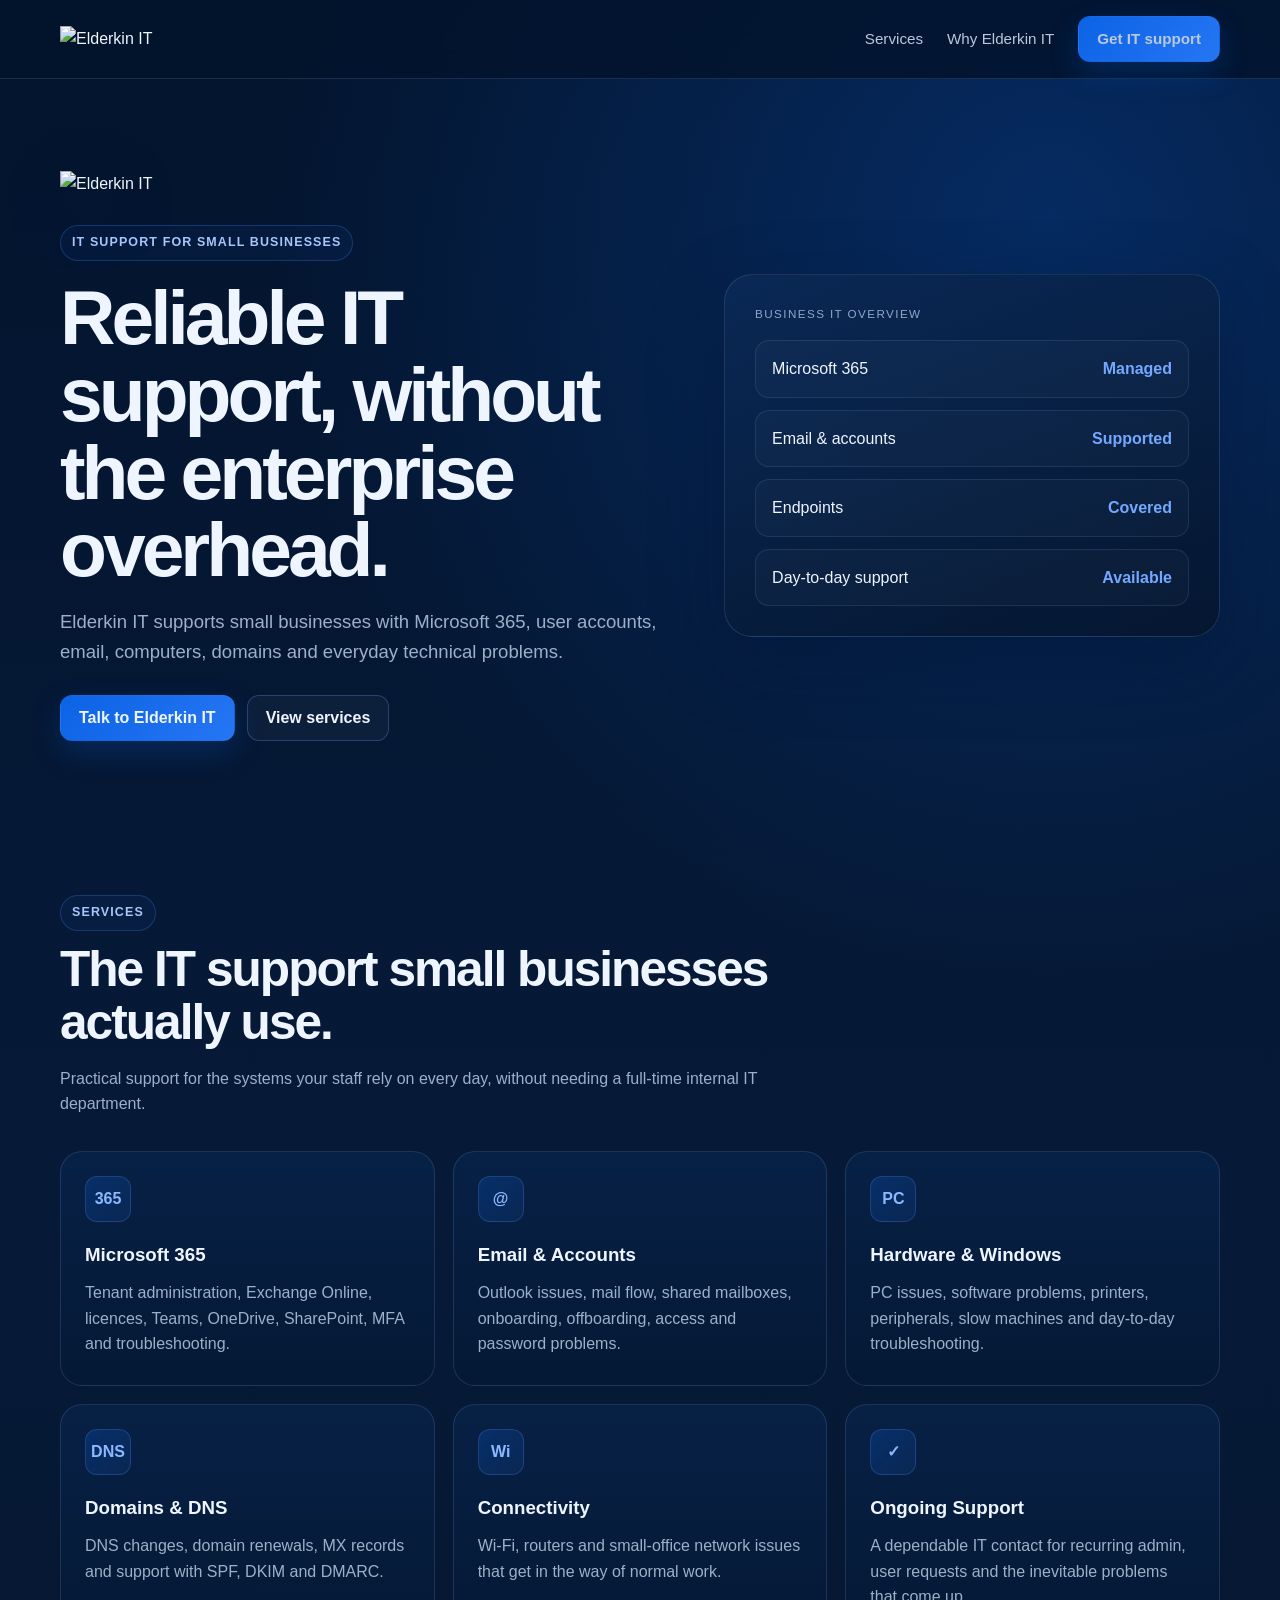
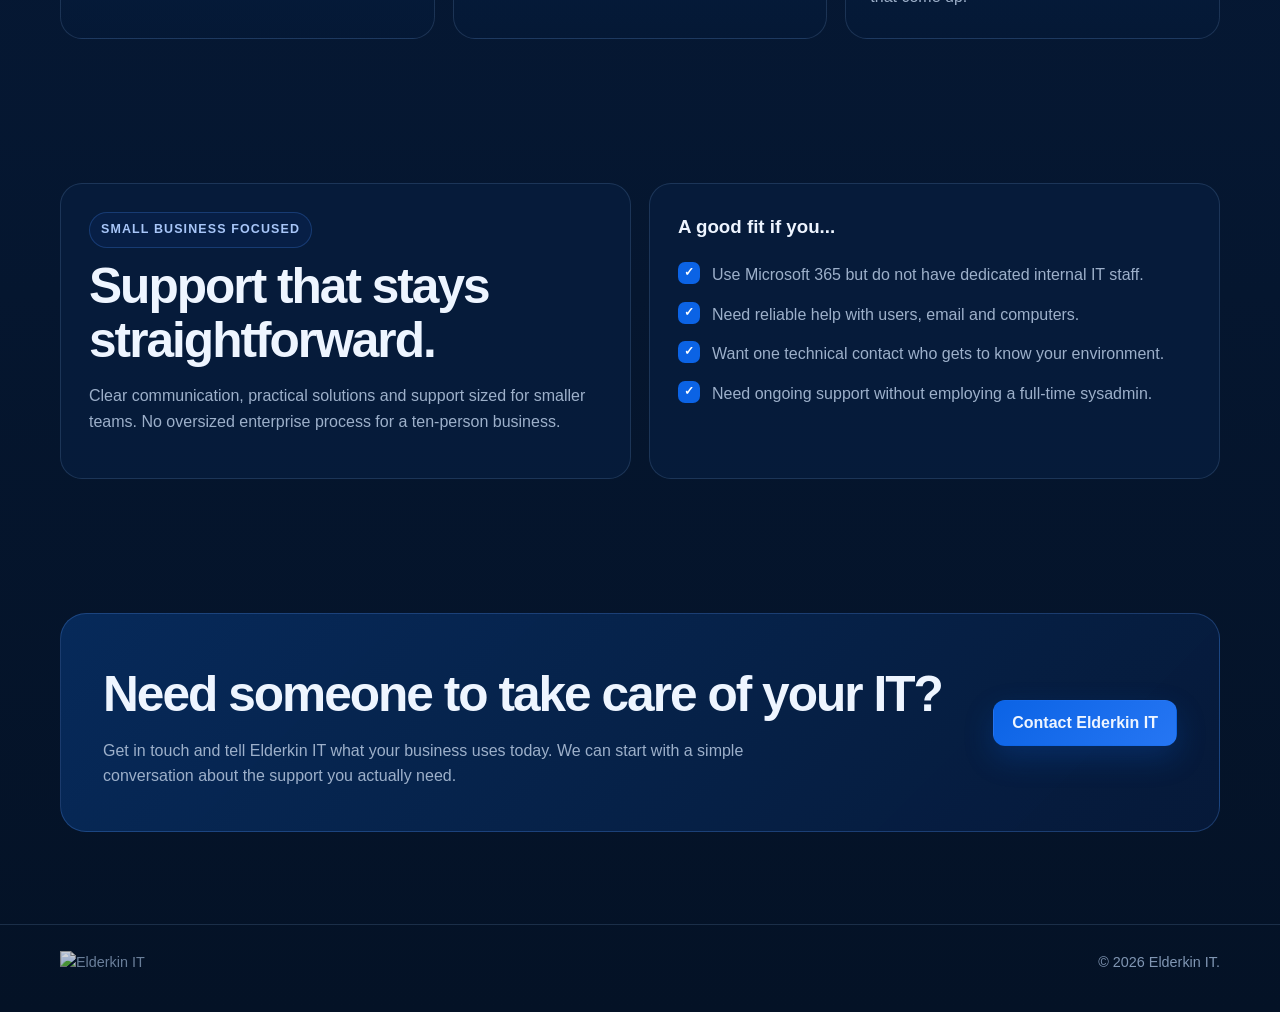
==== index.html @ eb1d56a8 "Add files via upload" ====
<!DOCTYPE html>
<html lang="en">
<head>
<meta charset="UTF-8">
<meta name="viewport" content="width=device-width,initial-scale=1.0">
<meta name="description" content="Elderkin IT provides Microsoft 365 administration and reliable IT support for small businesses.">
<title>Elderkin IT | Small Business IT Support</title>
<style>
:root{
  --navy:#03142d;--navy2:#061a38;--panel:#082147;--blue:#0b63e5;--blue2:#2676f3;
  --text:#eef5ff;--muted:#9db0ca;--line:rgba(133,169,220,.18);--max:1160px
}
*{box-sizing:border-box}html{scroll-behavior:smooth}
body{margin:0;font-family:"Segoe UI","Helvetica Neue",Arial,sans-serif;color:var(--text);line-height:1.6;
background:radial-gradient(circle at 82% 8%,rgba(11,99,229,.28),transparent 30%),linear-gradient(180deg,var(--navy),var(--navy2) 45%,#041226)}
a{color:inherit;text-decoration:none}.wrap{width:min(var(--max),calc(100% - 40px));margin:auto}
header{position:sticky;top:0;z-index:10;background:rgba(3,20,45,.84);backdrop-filter:blur(15px);border-bottom:1px solid var(--line)}
.nav{min-height:78px;display:flex;align-items:center;justify-content:space-between;gap:24px}
.brand img{display:block;width:180px;max-width:42vw;height:auto}
nav{display:flex;gap:24px;align-items:center;color:#b9c8dc;font-size:.95rem}
.btn{display:inline-flex;align-items:center;justify-content:center;min-height:46px;padding:0 18px;border-radius:12px;font-weight:700;border:1px solid rgba(107,157,235,.28)}
.btn-primary{background:linear-gradient(135deg,var(--blue),var(--blue2));border-color:transparent;box-shadow:0 12px 30px rgba(11,99,229,.22)}
.btn-secondary{background:rgba(255,255,255,.035)}
.hero{padding:92px 0 82px;display:grid;grid-template-columns:1.1fr .9fr;gap:58px;align-items:center}
.hero-logo{width:min(500px,100%);display:block;margin-bottom:28px;filter:drop-shadow(0 18px 50px rgba(0,83,255,.24))}
.eyebrow{display:inline-flex;padding:7px 11px;border:1px solid rgba(66,129,232,.28);color:#a8c6f8;background:rgba(25,97,212,.08);border-radius:999px;font-size:.78rem;font-weight:800;letter-spacing:.09em;text-transform:uppercase}
h1{margin:18px 0;font-size:clamp(2.6rem,6vw,5.2rem);line-height:1.01;letter-spacing:-.052em}
.lead{max-width:680px;color:var(--muted);font-size:1.16rem;margin-bottom:28px}.hero-actions{display:flex;gap:12px;flex-wrap:wrap}
.status-card{border-radius:28px;padding:30px;border:1px solid var(--line);background:linear-gradient(160deg,rgba(10,41,86,.96),rgba(5,22,47,.96));box-shadow:0 24px 70px rgba(0,17,50,.35)}
.status-title{color:#8ea8c8;text-transform:uppercase;letter-spacing:.12em;font-size:.73rem;margin-bottom:16px}
.status-list{display:grid;gap:12px}.status-item{display:flex;justify-content:space-between;gap:16px;padding:15px 16px;border:1px solid rgba(145,177,220,.14);background:rgba(255,255,255,.025);border-radius:14px}
.status-item span:last-child{color:#74a8ff;font-weight:800}
section{padding:72px 0}.section-head{max-width:720px;margin-bottom:34px}h2{margin:12px 0;font-size:clamp(2rem,4vw,3.1rem);line-height:1.08;letter-spacing:-.04em}.section-head p,.muted{color:var(--muted)}
.grid{display:grid;grid-template-columns:repeat(3,1fr);gap:18px}.card{min-height:235px;padding:24px;border:1px solid var(--line);border-radius:22px;background:linear-gradient(180deg,rgba(8,34,72,.86),rgba(5,25,54,.88))}
.card-icon{width:46px;height:46px;margin-bottom:18px;display:grid;place-items:center;border-radius:12px;background:linear-gradient(135deg,rgba(11,99,229,.24),rgba(38,118,243,.10));border:1px solid rgba(104,157,241,.22);color:#8db8ff;font-weight:900}
.card h3{margin:0 0 10px}.card p{color:var(--muted);margin:0}.split{display:grid;grid-template-columns:1fr 1fr;gap:18px}
.panel{padding:28px;border-radius:22px;border:1px solid var(--line);background:rgba(7,29,62,.8)}.checks{display:grid;gap:14px;margin-top:20px}.check{display:flex;gap:12px;color:var(--muted)}
.tick{width:22px;height:22px;flex:0 0 auto;display:grid;place-items:center;border-radius:7px;background:var(--blue);color:white;font-size:.78rem;font-weight:900}
.cta{margin:62px 0 92px;padding:42px;display:flex;justify-content:space-between;gap:28px;align-items:center;border-radius:26px;border:1px solid rgba(84,143,238,.28);background:linear-gradient(135deg,rgba(7,44,94,.92),rgba(6,26,58,.96))}
.cta p{margin-bottom:0;color:var(--muted);max-width:680px}footer{border-top:1px solid var(--line);padding:26px 0 38px;color:#8096b3;font-size:.9rem}.footer-row{display:flex;justify-content:space-between;gap:20px;flex-wrap:wrap;align-items:center}.footer-logo{width:140px;height:auto;opacity:.82}
@media(max-width:900px){.hero,.split{grid-template-columns:1fr}.grid{grid-template-columns:1fr}nav a:not(.btn){display:none}.hero{padding-top:62px}}
@media(max-width:560px){.wrap{width:min(var(--max),calc(100% - 24px))}.brand img{width:145px}.hero-actions .btn{width:100%}.cta{flex-direction:column;align-items:flex-start;padding:28px}}
</style>
</head>
<body>
<header>
  <div class="wrap nav">
    <a class="brand" href="#top"><img src="elderkin-logo.png" alt="Elderkin IT"></a>
    <nav>
      <a href="#services">Services</a>
      <a href="#why">Why Elderkin IT</a>
      <a href="#contact" class="btn btn-primary">Get IT support</a>
    </nav>
  </div>
</header>

<main id="top">
  <div class="wrap hero">
    <div>
      <img class="hero-logo" src="elderkin-logo.png" alt="Elderkin IT">
      <span class="eyebrow">IT support for small businesses</span>
      <h1>Reliable IT support, without the enterprise overhead.</h1>
      <p class="lead">Elderkin IT supports small businesses with Microsoft 365, user accounts, email, computers, domains and everyday technical problems.</p>
      <div class="hero-actions">
        <a class="btn btn-primary" href="#contact">Talk to Elderkin IT</a>
        <a class="btn btn-secondary" href="#services">View services</a>
      </div>
    </div>
    <aside class="status-card">
      <div class="status-title">Business IT overview</div>
      <div class="status-list">
        <div class="status-item"><span>Microsoft 365</span><span>Managed</span></div>
        <div class="status-item"><span>Email & accounts</span><span>Supported</span></div>
        <div class="status-item"><span>Endpoints</span><span>Covered</span></div>
        <div class="status-item"><span>Day-to-day support</span><span>Available</span></div>
      </div>
    </aside>
  </div>

  <section id="services">
    <div class="wrap">
      <div class="section-head">
        <span class="eyebrow">Services</span>
        <h2>The IT support small businesses actually use.</h2>
        <p>Practical support for the systems your staff rely on every day, without needing a full-time internal IT department.</p>
      </div>
      <div class="grid">
        <article class="card"><div class="card-icon">365</div><h3>Microsoft 365</h3><p>Tenant administration, Exchange Online, licences, Teams, OneDrive, SharePoint, MFA and troubleshooting.</p></article>
        <article class="card"><div class="card-icon">@</div><h3>Email & Accounts</h3><p>Outlook issues, mail flow, shared mailboxes, onboarding, offboarding, access and password problems.</p></article>
        <article class="card"><div class="card-icon">PC</div><h3>Hardware & Windows</h3><p>PC issues, software problems, printers, peripherals, slow machines and day-to-day troubleshooting.</p></article>
        <article class="card"><div class="card-icon">DNS</div><h3>Domains & DNS</h3><p>DNS changes, domain renewals, MX records and support with SPF, DKIM and DMARC.</p></article>
        <article class="card"><div class="card-icon">Wi</div><h3>Connectivity</h3><p>Wi-Fi, routers and small-office network issues that get in the way of normal work.</p></article>
        <article class="card"><div class="card-icon">✓</div><h3>Ongoing Support</h3><p>A dependable IT contact for recurring admin, user requests and the inevitable problems that come up.</p></article>
      </div>
    </div>
  </section>

  <section id="why">
    <div class="wrap split">
      <div class="panel">
        <span class="eyebrow">Small business focused</span>
        <h2>Support that stays straightforward.</h2>
        <p class="muted">Clear communication, practical solutions and support sized for smaller teams. No oversized enterprise process for a ten-person business.</p>
      </div>
      <div class="panel">
        <h3 style="margin-top:0">A good fit if you...</h3>
        <div class="checks">
          <div class="check"><span class="tick">✓</span><span>Use Microsoft 365 but do not have dedicated internal IT staff.</span></div>
          <div class="check"><span class="tick">✓</span><span>Need reliable help with users, email and computers.</span></div>
          <div class="check"><span class="tick">✓</span><span>Want one technical contact who gets to know your environment.</span></div>
          <div class="check"><span class="tick">✓</span><span>Need ongoing support without employing a full-time sysadmin.</span></div>
        </div>
      </div>
    </div>
  </section>

  <div class="wrap">
    <section class="cta" id="contact">
      <div>
        <h2>Need someone to take care of your IT?</h2>
        <p>Get in touch and tell Elderkin IT what your business uses today. We can start with a simple conversation about the support you actually need.</p>
      </div>
      <a class="btn btn-primary" href="mailto:YOUR-EMAIL-HERE">Contact Elderkin IT</a>
    </section>
  </div>
</main>

<footer>
  <div class="wrap footer-row">
    <img class="footer-logo" src="elderkin-logo.png" alt="Elderkin IT">
    <span>© <span id="year"></span> Elderkin IT.</span>
  </div>
</footer>
<script>document.getElementById("year").textContent=new Date().getFullYear();</script>
</body>
</html>
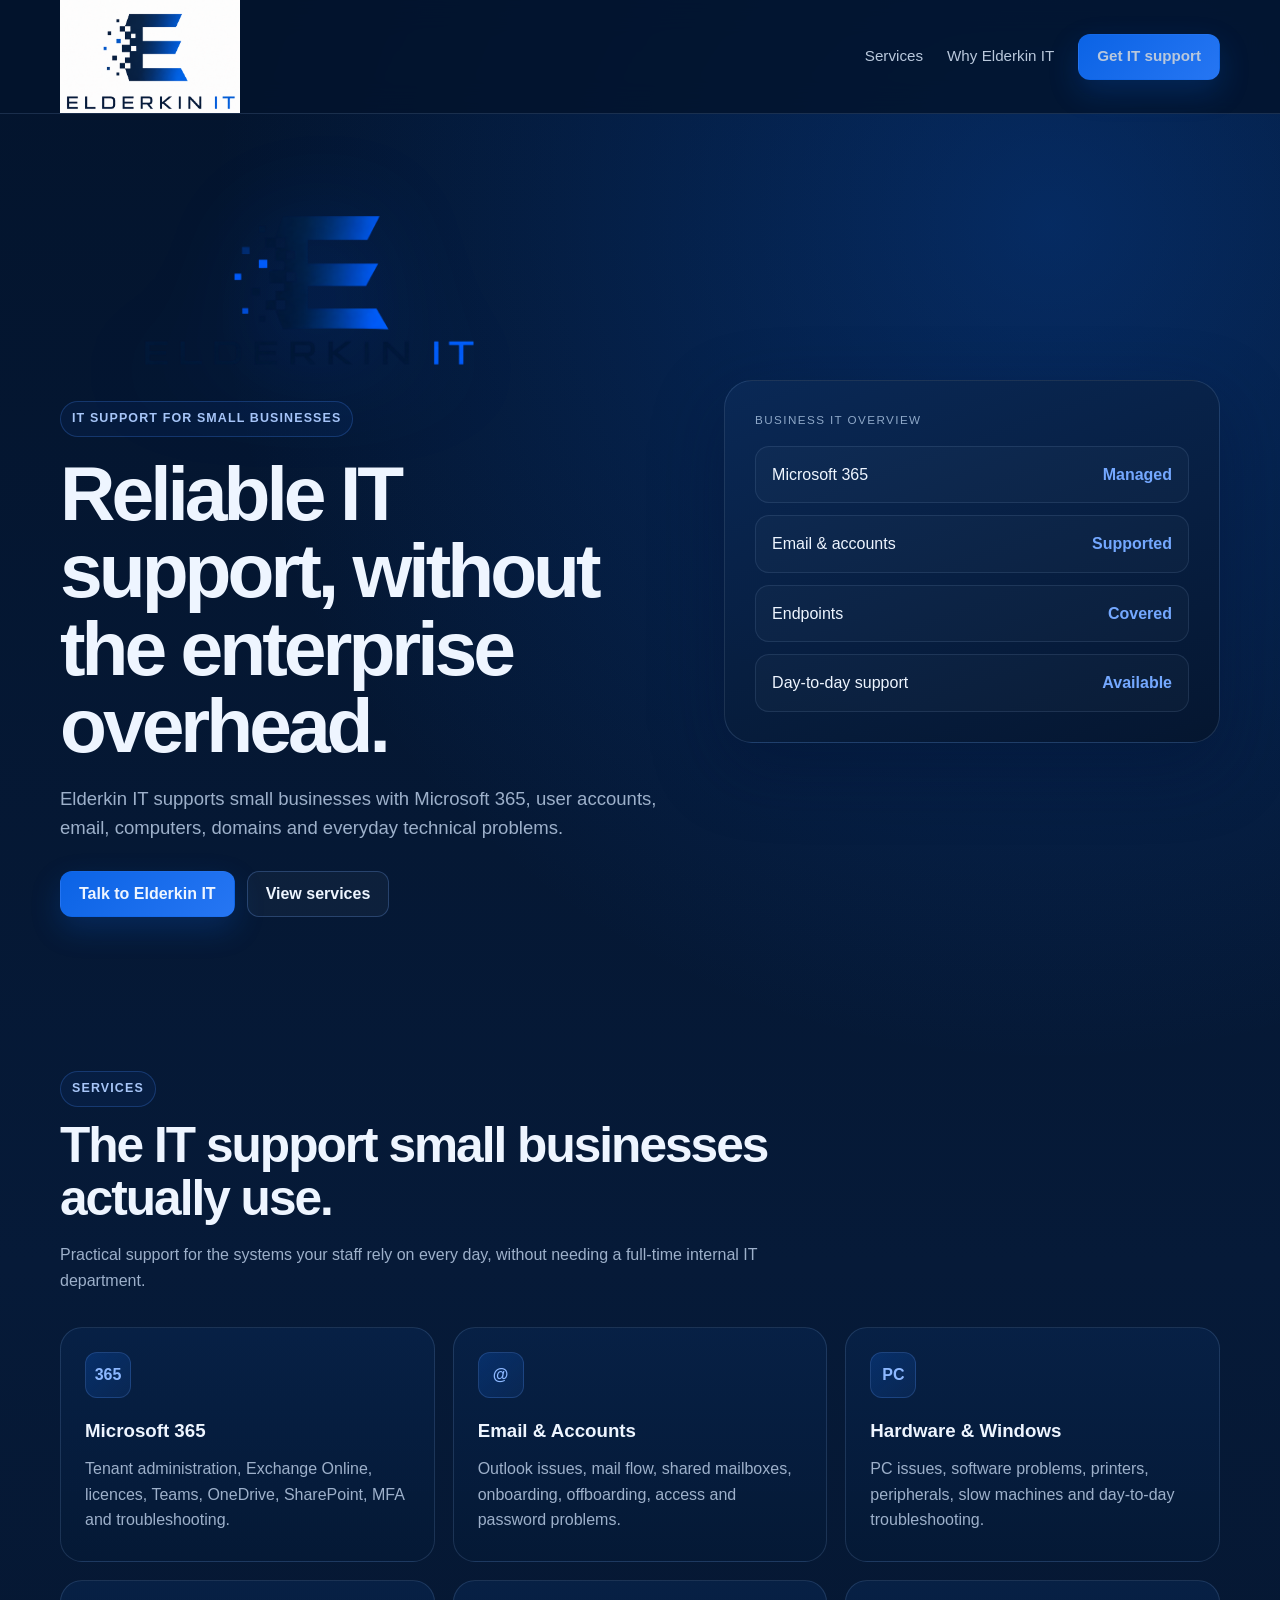
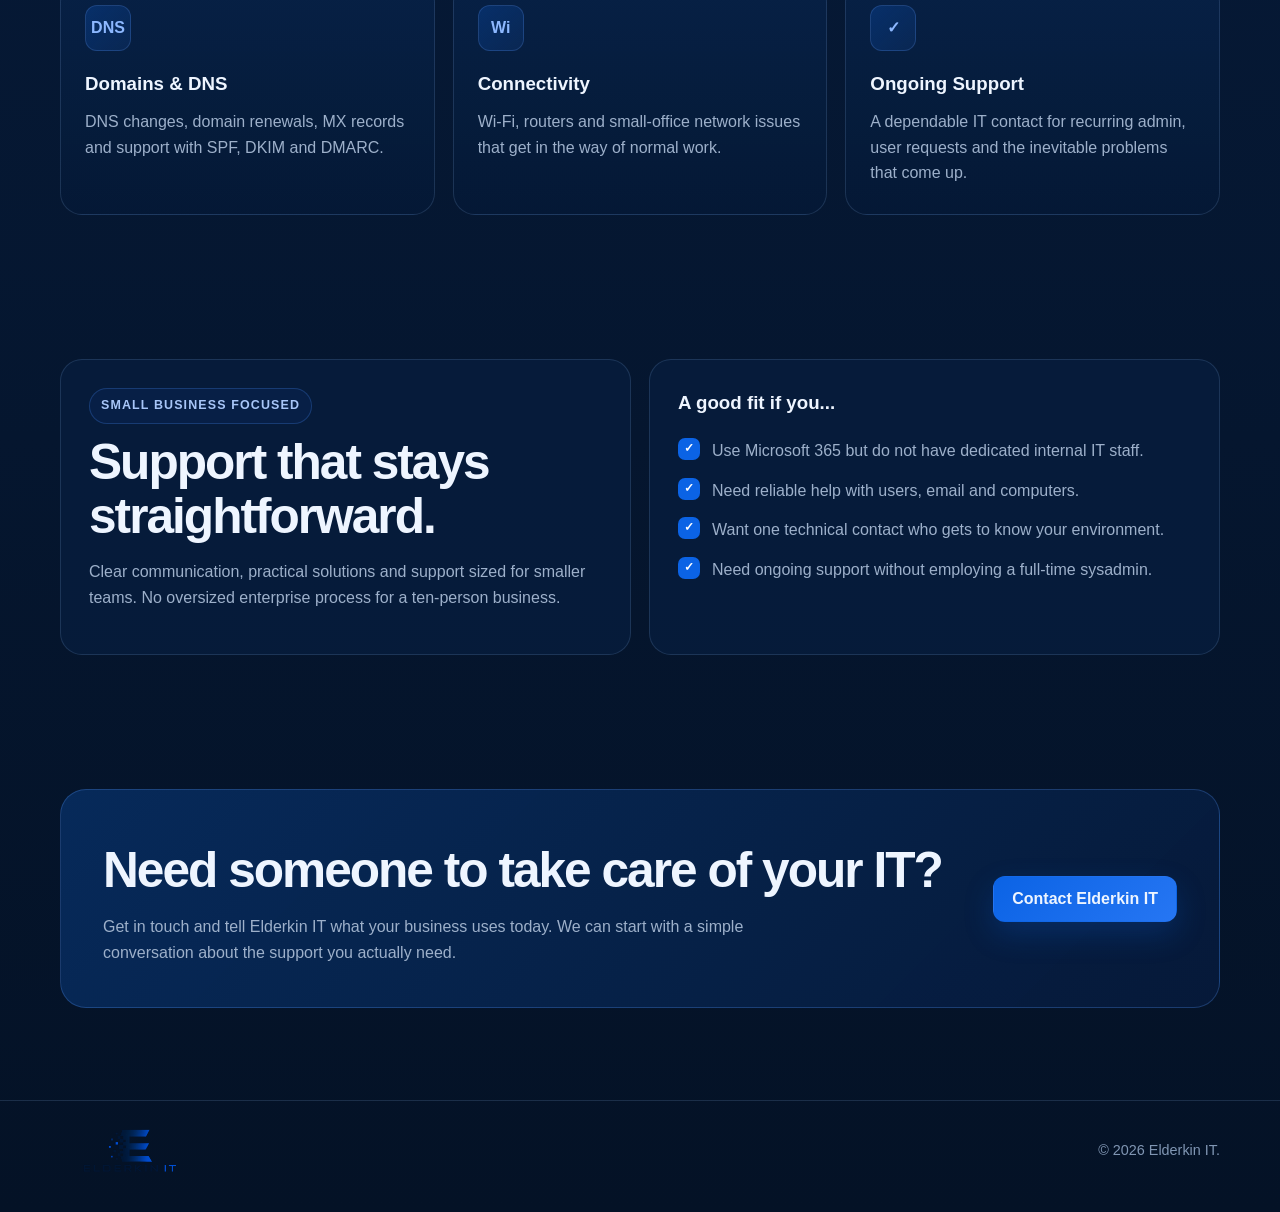
==== commit 748446e3: "Update index.html changed logo to transparent" ====
--- a/index.html
+++ b/index.html
@@ -57,7 +57,7 @@
 <main id="top">
   <div class="wrap hero">
     <div>
-      <img class="hero-logo" src="elderkin-logo.png" alt="Elderkin IT">
+      <img class="hero-logo" src="elderkin_logo_transparent.png" alt="Elderkin IT">
       <span class="eyebrow">IT support for small businesses</span>
       <h1>Reliable IT support, without the enterprise overhead.</h1>
       <p class="lead">Elderkin IT supports small businesses with Microsoft 365, user accounts, email, computers, domains and everyday technical problems.</p>
@@ -127,7 +127,7 @@
 
 <footer>
   <div class="wrap footer-row">
-    <img class="footer-logo" src="elderkin-logo.png" alt="Elderkin IT">
+    <img class="footer-logo" src="elderkin_logo_transparent.png" alt="Elderkin IT">
     <span>© <span id="year"></span> Elderkin IT.</span>
   </div>
 </footer>
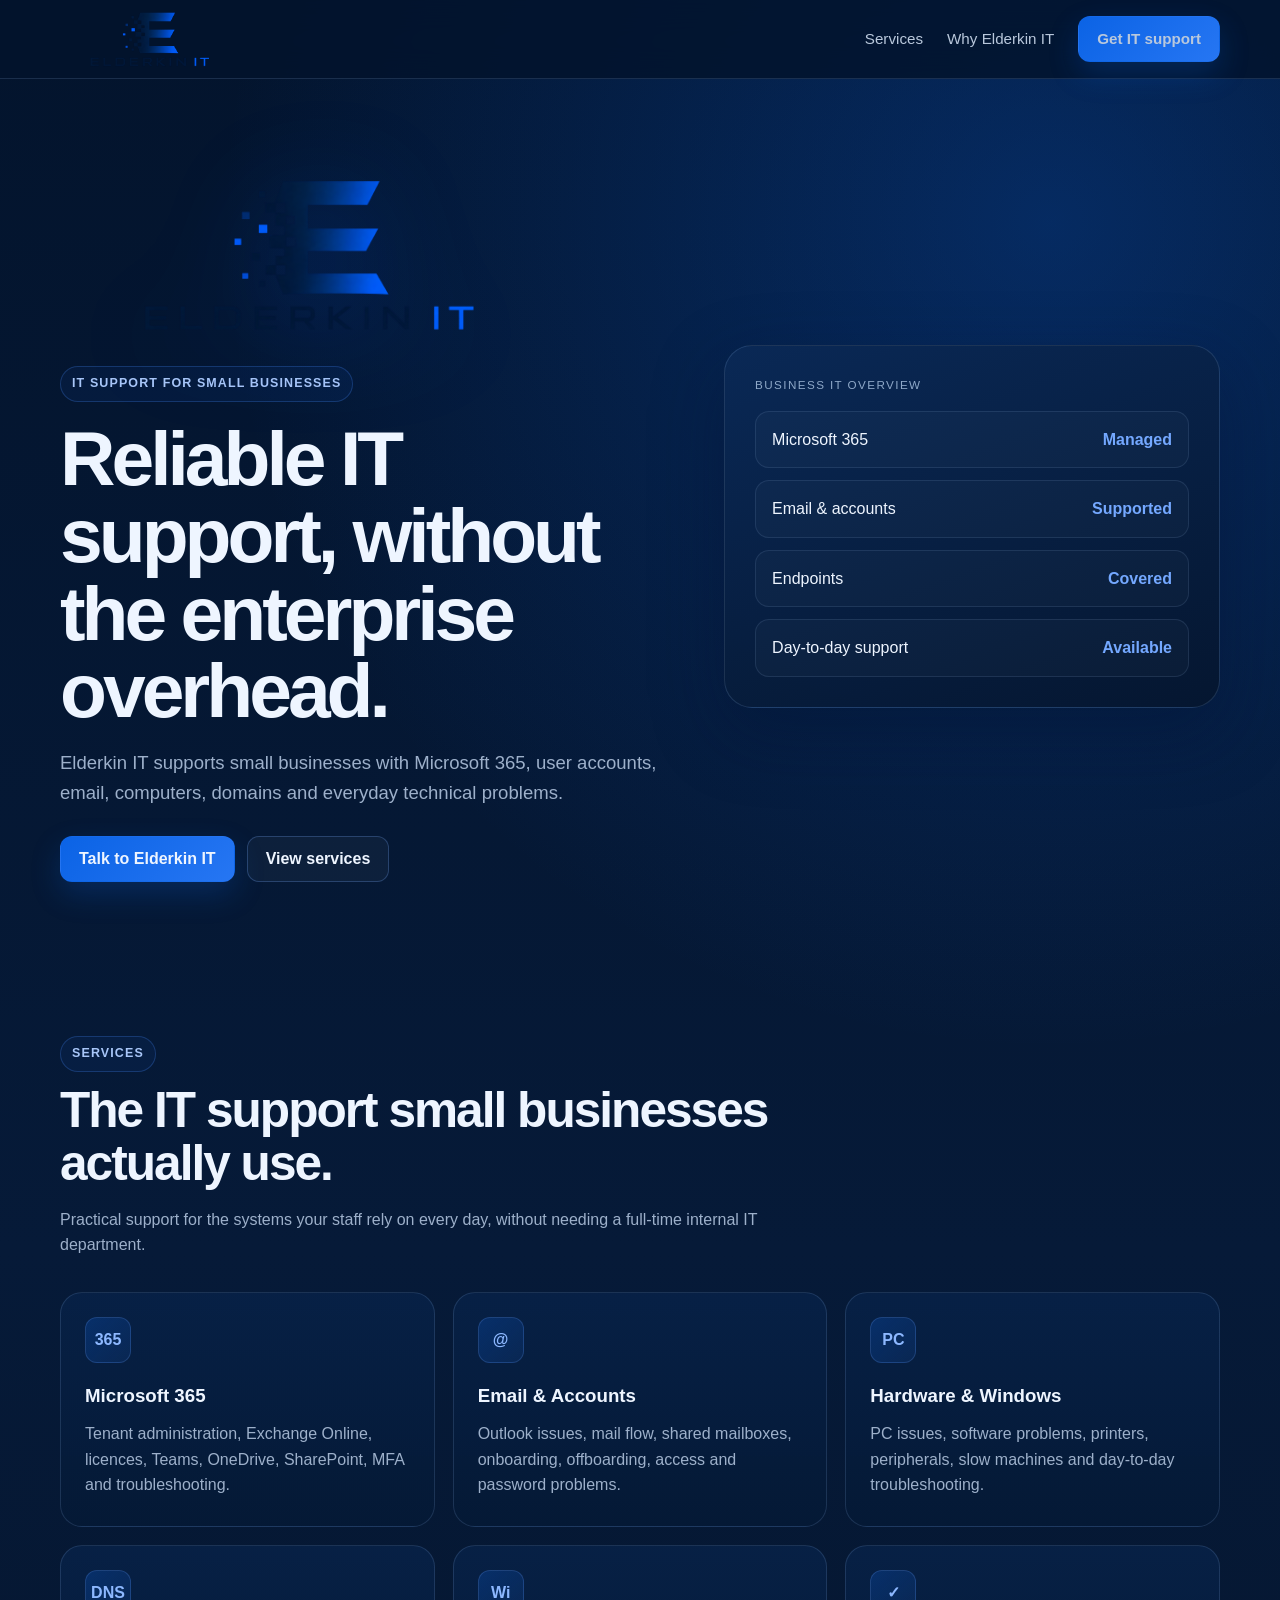
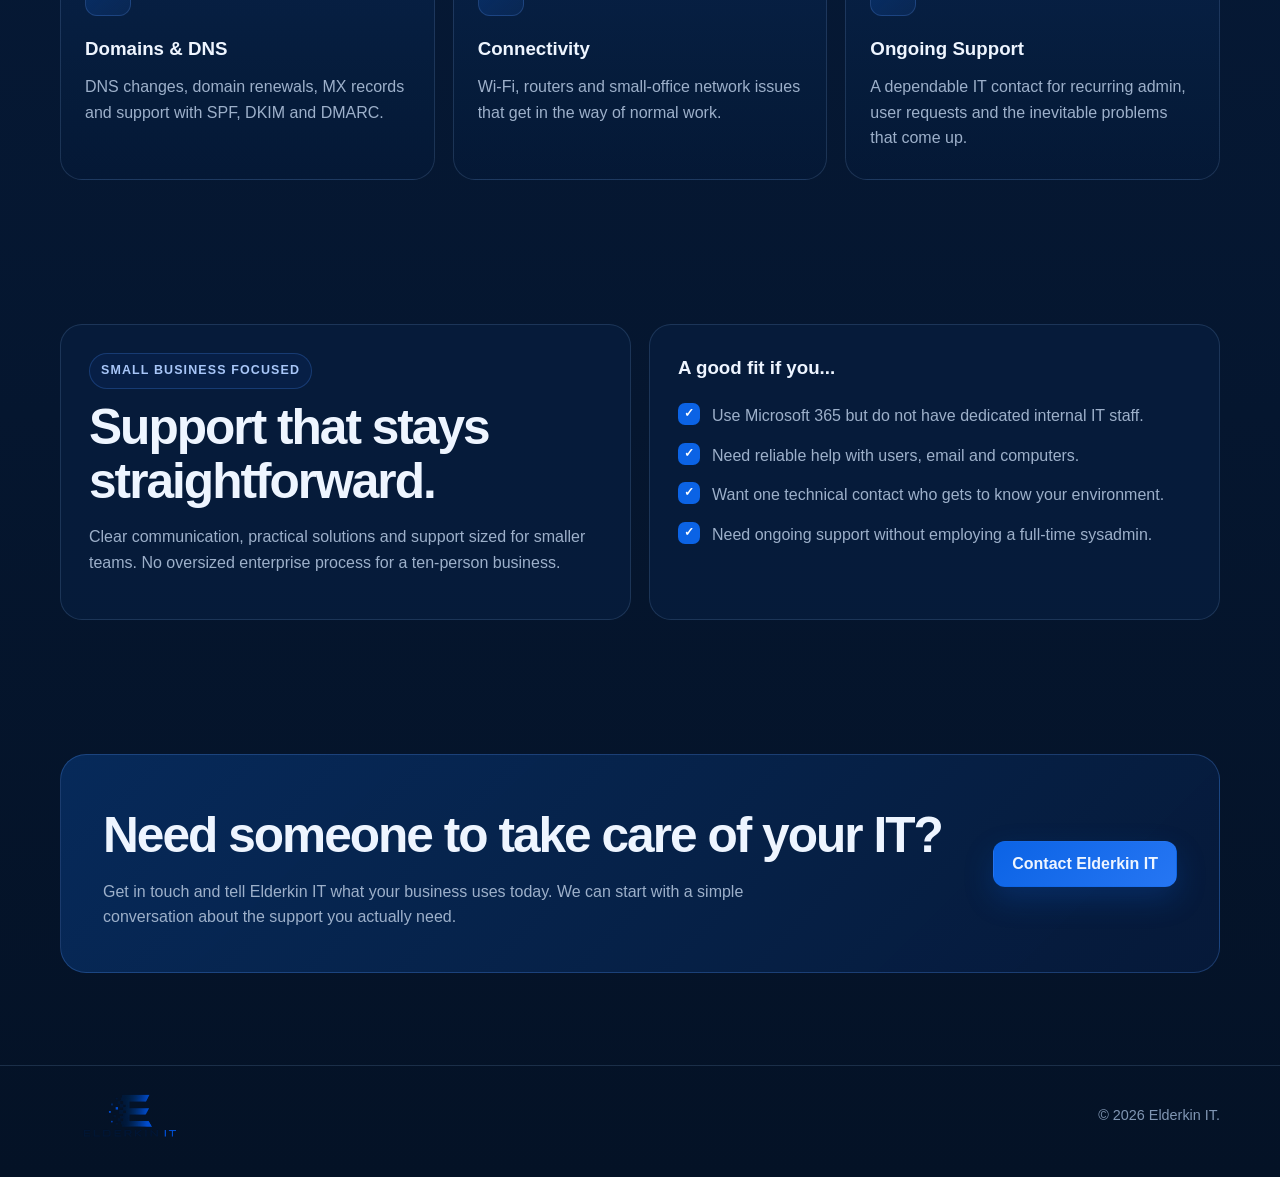
==== commit f72c5894: "Update index.html" ====
--- a/index.html
+++ b/index.html
@@ -45,7 +45,7 @@
 <body>
 <header>
   <div class="wrap nav">
-    <a class="brand" href="#top"><img src="elderkin-logo.png" alt="Elderkin IT"></a>
+    <a class="brand" href="#top"><img src="elderkin_logo_transparent.png" alt="Elderkin IT"></a>
     <nav>
       <a href="#services">Services</a>
       <a href="#why">Why Elderkin IT</a>
